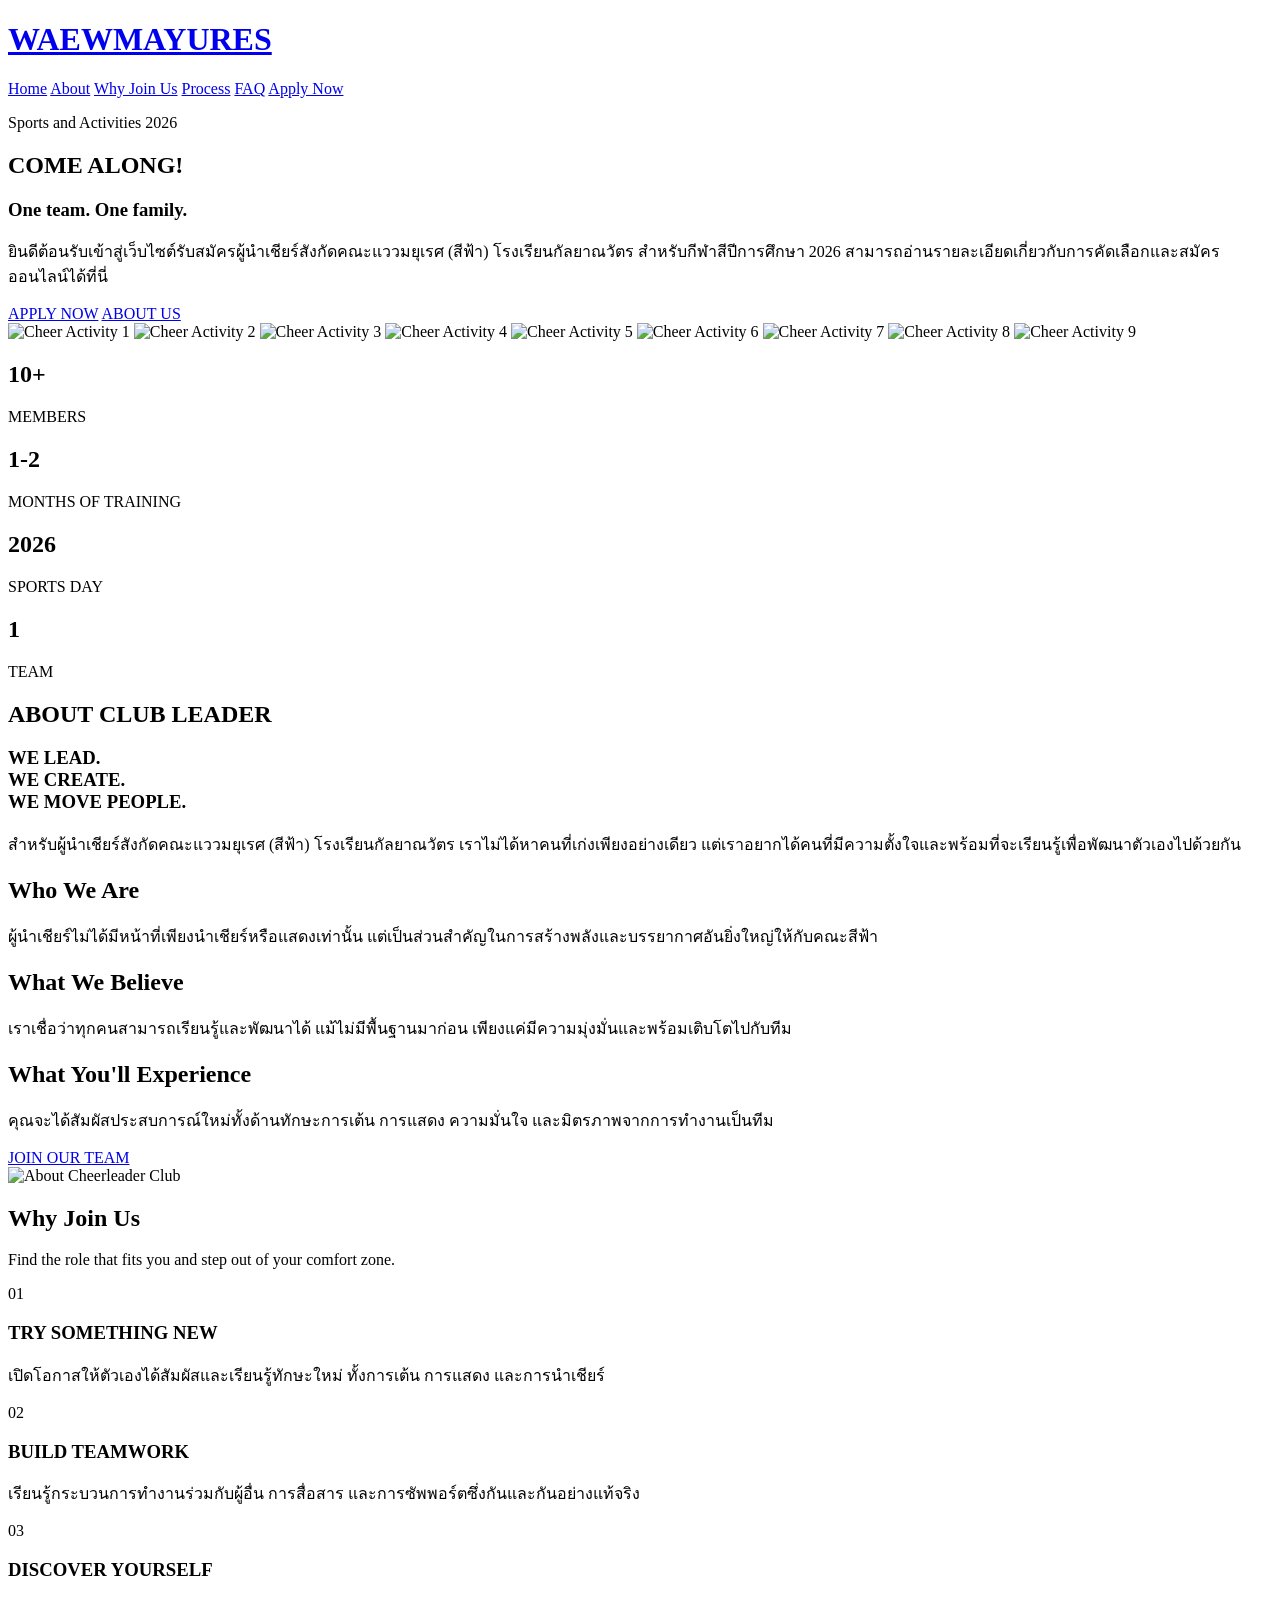
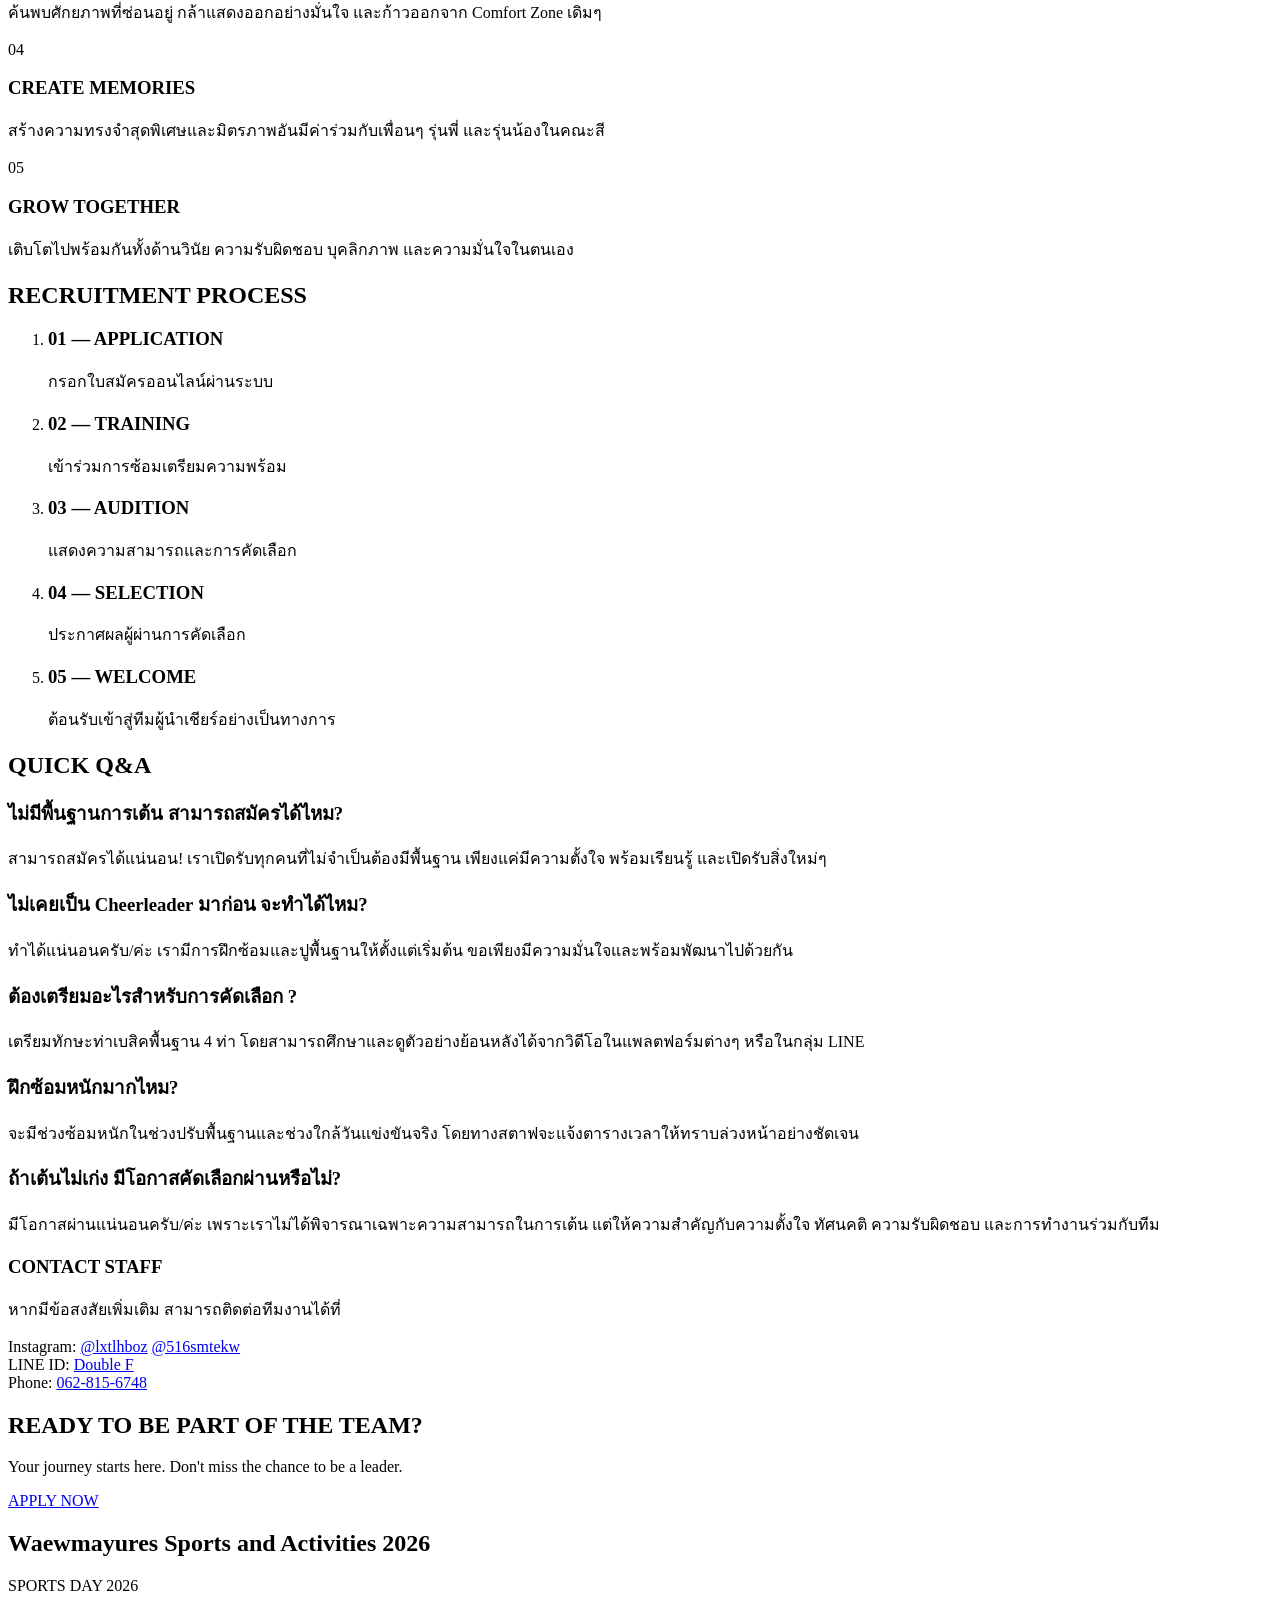
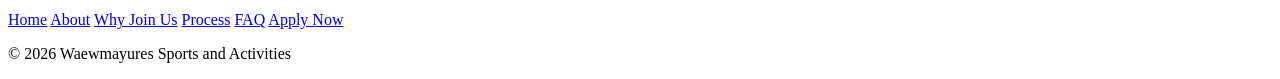
==== index.html @ 088ece02 "Add files via upload" ====
<!DOCTYPE html>
<html lang="th">

<head>
    <meta charset="UTF-8">
    <meta name="viewport" content="width=device-width, initial-scale=1.0">
    <title>WAEWMAYURES — Blue House Cheerleader 2026</title>
    <link rel="stylesheet" href="style.css">
</head>

<body>

    <!-- ================= HEADER ================= -->
   <header>
    <h1>
        <a href="index.html"><b>WAEWMAYURES</b></a>
    </h1>
    <nav>
        <a href="#home">Home</a>
        <a href="#about">About</a>
        <a href="#why-join-us">Why Join Us</a>
        <a href="#process">Process</a>
        <a href="#faq">FAQ</a>
        <a href="apply.html">Apply Now</a>
    </nav>
</header>
    <main>

        <!-- ================= HERO SECTION ================= -->
        <section id="home">
            <div class="hero-content">
                <p>Sports and Activities 2026</p>
                <h1>COME ALONG!</h1>
                <h3>One team. One family.</h3>
                <p>
                    ยินดีต้อนรับเข้าสู่เว็บไซต์รับสมัครผู้นำเชียร์สังกัดคณะแววมยุเรศ (สีฟ้า) โรงเรียนกัลยาณวัตร สำหรับกีฬาสีปีการศึกษา 2026 สามารถอ่านรายละเอียดเกี่ยวกับการคัดเลือกและสมัครออนไลน์ได้ที่นี่
                </p>
                <div class="hero-actions">
                    <a href="apply.html">APPLY NOW</a>
                    <a href="#about">ABOUT US</a>
                </div>
            </div>

            <!-- รูปภาพกิจกรรมฝั่งขวา -->
           <div id="cheer-images">
    <img src="elephant.JPG" alt="Cheer Activity 1" class="active">
    <img src="all.JPG" alt="Cheer Activity 2">
    <img src="basic.JPG" alt="Cheer Activity 3">
    <img src="king.JPG" alt="Cheer Activity 4">
    <img src="red.JPG" alt="Cheer Activity 5">
    <img src="tree.JPG" alt="Cheer Activity 6">
    <img src="view.jpg" alt="Cheer Activity 7">
    <img src="under.jpg" alt="Cheer Activity 8">
    <img src="sit.jpg" alt="Cheer Activity 9">
</div>
        </section>

        <!-- ================= QUICK STATS ================= -->
        <section id="stats">
            <div>
                <h2>10+</h2>
                <p>MEMBERS</p>
            </div>
            <div>
                <h2>1-2</h2>
                <p>MONTHS OF TRAINING</p>
            </div>
            <div>
                <h2>2026</h2>
                <p>SPORTS DAY</p>
            </div>
            <div>
                <h2>1</h2>
                <p>TEAM</p>
            </div>
        </section>

        <!-- ================= ABOUT SECTION ================= -->
        <section id="about">
            <div class="about-content">
                <h2>ABOUT CLUB LEADER</h2>
                <h3>WE LEAD.<br>WE CREATE.<br>WE MOVE PEOPLE.</h3>
                <p>
                    สำหรับผู้นำเชียร์สังกัดคณะแววมยุเรศ (สีฟ้า) โรงเรียนกัลยาณวัตร เราไม่ได้หาคนที่เก่งเพียงอย่างเดียว แต่เราอยากได้คนที่มีความตั้งใจและพร้อมที่จะเรียนรู้เพื่อพัฒนาตัวเองไปด้วยกัน
                </p>

                <div class="about-highlights">
                    <div class="highlight-item">
                        <h2>Who We Are</h2>
                        <p>ผู้นำเชียร์ไม่ได้มีหน้าที่เพียงนำเชียร์หรือแสดงเท่านั้น แต่เป็นส่วนสำคัญในการสร้างพลังและบรรยากาศอันยิ่งใหญ่ให้กับคณะสีฟ้า</p>
                    </div>
                    <div class="highlight-item">
                        <h2>What We Believe</h2>
                        <p>เราเชื่อว่าทุกคนสามารถเรียนรู้และพัฒนาได้ แม้ไม่มีพื้นฐานมาก่อน เพียงแค่มีความมุ่งมั่นและพร้อมเติบโตไปกับทีม</p>
                    </div>
                    <div class="highlight-item">
                        <h2>What You'll Experience</h2>
                        <p>คุณจะได้สัมผัสประสบการณ์ใหม่ทั้งด้านทักษะการเต้น การแสดง ความมั่นใจ และมิตรภาพจากการทำงานเป็นทีม</p>
                    </div>
                </div>

                <a href="apply.html">JOIN OUR TEAM</a>
            </div>

            <div id="about-image">
                <img src="view.jpg" alt="About Cheerleader Club">
            </div>
        </section>

        <!-- ================= WHY JOIN US ================= -->
        <section id="why-join-us">
            <h2>Why Join Us</h2>
            <p>Find the role that fits you and step out of your comfort zone.</p>

            <div class="cards-grid">
                <article>
                    <p>01</p>
                    <h3>TRY SOMETHING NEW</h3>
                    <p>เปิดโอกาสให้ตัวเองได้สัมผัสและเรียนรู้ทักษะใหม่ ทั้งการเต้น การแสดง และการนำเชียร์</p>
                </article>

                <article>
                    <p>02</p>
                    <h3>BUILD TEAMWORK</h3>
                    <p>เรียนรู้กระบวนการทำงานร่วมกับผู้อื่น การสื่อสาร และการซัพพอร์ตซึ่งกันและกันอย่างแท้จริง</p>
                </article>

                <article>
                    <p>03</p>
                    <h3>DISCOVER YOURSELF</h3>
                    <p>ค้นพบศักยภาพที่ซ่อนอยู่ กล้าแสดงออกอย่างมั่นใจ และก้าวออกจาก Comfort Zone เดิมๆ</p>
                </article>

                <article>
                    <p>04</p>

                    <h3>CREATE MEMORIES</h3>
                    <p>สร้างความทรงจำสุดพิเศษและมิตรภาพอันมีค่าร่วมกับเพื่อนๆ รุ่นพี่ และรุ่นน้องในคณะสี</p>
                </article>

                <article>
                    <p>05</p>
                    <h3>GROW TOGETHER</h3>
                    <p>เติบโตไปพร้อมกันทั้งด้านวินัย ความรับผิดชอบ บุคลิกภาพ และความมั่นใจในตนเอง</p>
                </article>
            </div>
        </section>

        <!-- ================= RECRUITMENT PROCESS ================= -->
        <section id="process">
            <h2>RECRUITMENT PROCESS</h2>
            <ol>
                <li>
                    <h3>01 — APPLICATION</h3>
                    <p>กรอกใบสมัครออนไลน์ผ่านระบบ</p>
                </li>
                <li>
                    <h3>02 — TRAINING</h3>
                    <p>เข้าร่วมการซ้อมเตรียมความพร้อม</p>
                </li>
                <li>
                    <h3>03 — AUDITION</h3>
                    <p>แสดงความสามารถและการคัดเลือก</p>
                </li>
                <li>
                    <h3>04 — SELECTION</h3>
                    <p>ประกาศผลผู้ผ่านการคัดเลือก</p>
                </li>
                <li>
                    <h3>05 — WELCOME</h3>
                    <p>ต้อนรับเข้าสู่ทีมผู้นำเชียร์อย่างเป็นทางการ</p>
                </li>
            </ol>
        </section>

        <!-- ================= FAQ ================= -->
        <section id="faq">
            <h2>QUICK Q&A</h2>

            <article>
                <h3>ไม่มีพื้นฐานการเต้น สามารถสมัครได้ไหม?</h3>
                <p>สามารถสมัครได้แน่นอน! เราเปิดรับทุกคนที่ไม่จำเป็นต้องมีพื้นฐาน เพียงแค่มีความตั้งใจ พร้อมเรียนรู้ และเปิดรับสิ่งใหม่ๆ</p>
            </article>

            <article>
                <h3>ไม่เคยเป็น Cheerleader มาก่อน จะทำได้ไหม?</h3>
                <p>ทำได้แน่นอนครับ/ค่ะ เรามีการฝึกซ้อมและปูพื้นฐานให้ตั้งแต่เริ่มต้น ขอเพียงมีความมั่นใจและพร้อมพัฒนาไปด้วยกัน</p>
            </article>

            <article>
                <h3>ต้องเตรียมอะไรสำหรับการคัดเลือก ?</h3>
                <p>เตรียมทักษะท่าเบสิคพื้นฐาน 4 ท่า โดยสามารถศึกษาและดูตัวอย่างย้อนหลังได้จากวิดีโอในแพลตฟอร์มต่างๆ หรือในกลุ่ม LINE</p>
            </article>

            <article>
                <h3>ฝึกซ้อมหนักมากไหม?</h3>
                <p>จะมีช่วงซ้อมหนักในช่วงปรับพื้นฐานและช่วงใกล้วันแข่งขันจริง โดยทางสตาฟจะแจ้งตารางเวลาให้ทราบล่วงหน้าอย่างชัดเจน</p>
            </article>

            <article>
                <h3>ถ้าเต้นไม่เก่ง มีโอกาสคัดเลือกผ่านหรือไม่?</h3>
                <p>มีโอกาสผ่านแน่นอนครับ/ค่ะ เพราะเราไม่ได้พิจารณาเฉพาะความสามารถในการเต้น แต่ให้ความสำคัญกับความตั้งใจ ทัศนคติ ความรับผิดชอบ และการทำงานร่วมกับทีม</p>
            </article>
        </section>

        <!-- ================= CONTACT ================= -->
        <!-- ================= CONTACT ================= -->
<div id="contact">
    <h3>CONTACT STAFF</h3>
    <p>หากมีข้อสงสัยเพิ่มเติม สามารถติดต่อทีมงานได้ที่</p>

    <div class="contact-links">
        <div class="contact-item">
            <span>Instagram:</span>
            <a href="https://www.instagram.com/lxtlhboz?igsh=cW1wZTI3dnY0bHo3" target="_blank" rel="noopener">@lxtlhboz</a>
            <a href="https://www.instagram.com/516smtekw?igsh=MWQzcm52Y3Y3YXd0Yw==" target="_blank" rel="noopener">@516smtekw</a>
        </div>
        <div class="contact-item">
            <span>LINE ID:</span>
            <a href="https://line.me/ti/p/U1JU5X71H4" target="_blank" rel="noopener">Double F</a>
        </div>
        <div class="contact-item">
            <span>Phone:</span>
            <a href="tel:0628156748">062-815-6748</a>
        </div>
    </div>
</div>
        <!-- ================= FINAL CTA ================= -->
        <section id="apply">
            <h2>READY TO BE PART OF THE TEAM?</h2>
            <p>Your journey starts here. Don't miss the chance to be a leader.</p>
            <a href="apply.html" class="btn-primary">APPLY NOW</a>
        </section>

    </main>

    <!-- ================= FOOTER ================= -->
    <footer>
        <h2>Waewmayures Sports and Activities 2026</h2>
        <p>SPORTS DAY 2026</p>

        <nav>
            <a href="#home">Home</a>
            <a href="#about">About</a>
            <a href="#why-join-us">Why Join Us</a>
            <a href="#process">Process</a>
            <a href="#faq">FAQ</a>
            <a href="apply.html">Apply Now</a>
        </nav>

        <p class="copyright">© 2026 Waewmayures Sports and Activities</p>
    </footer>

    <script src="script.js"></script>
</body>

</html>
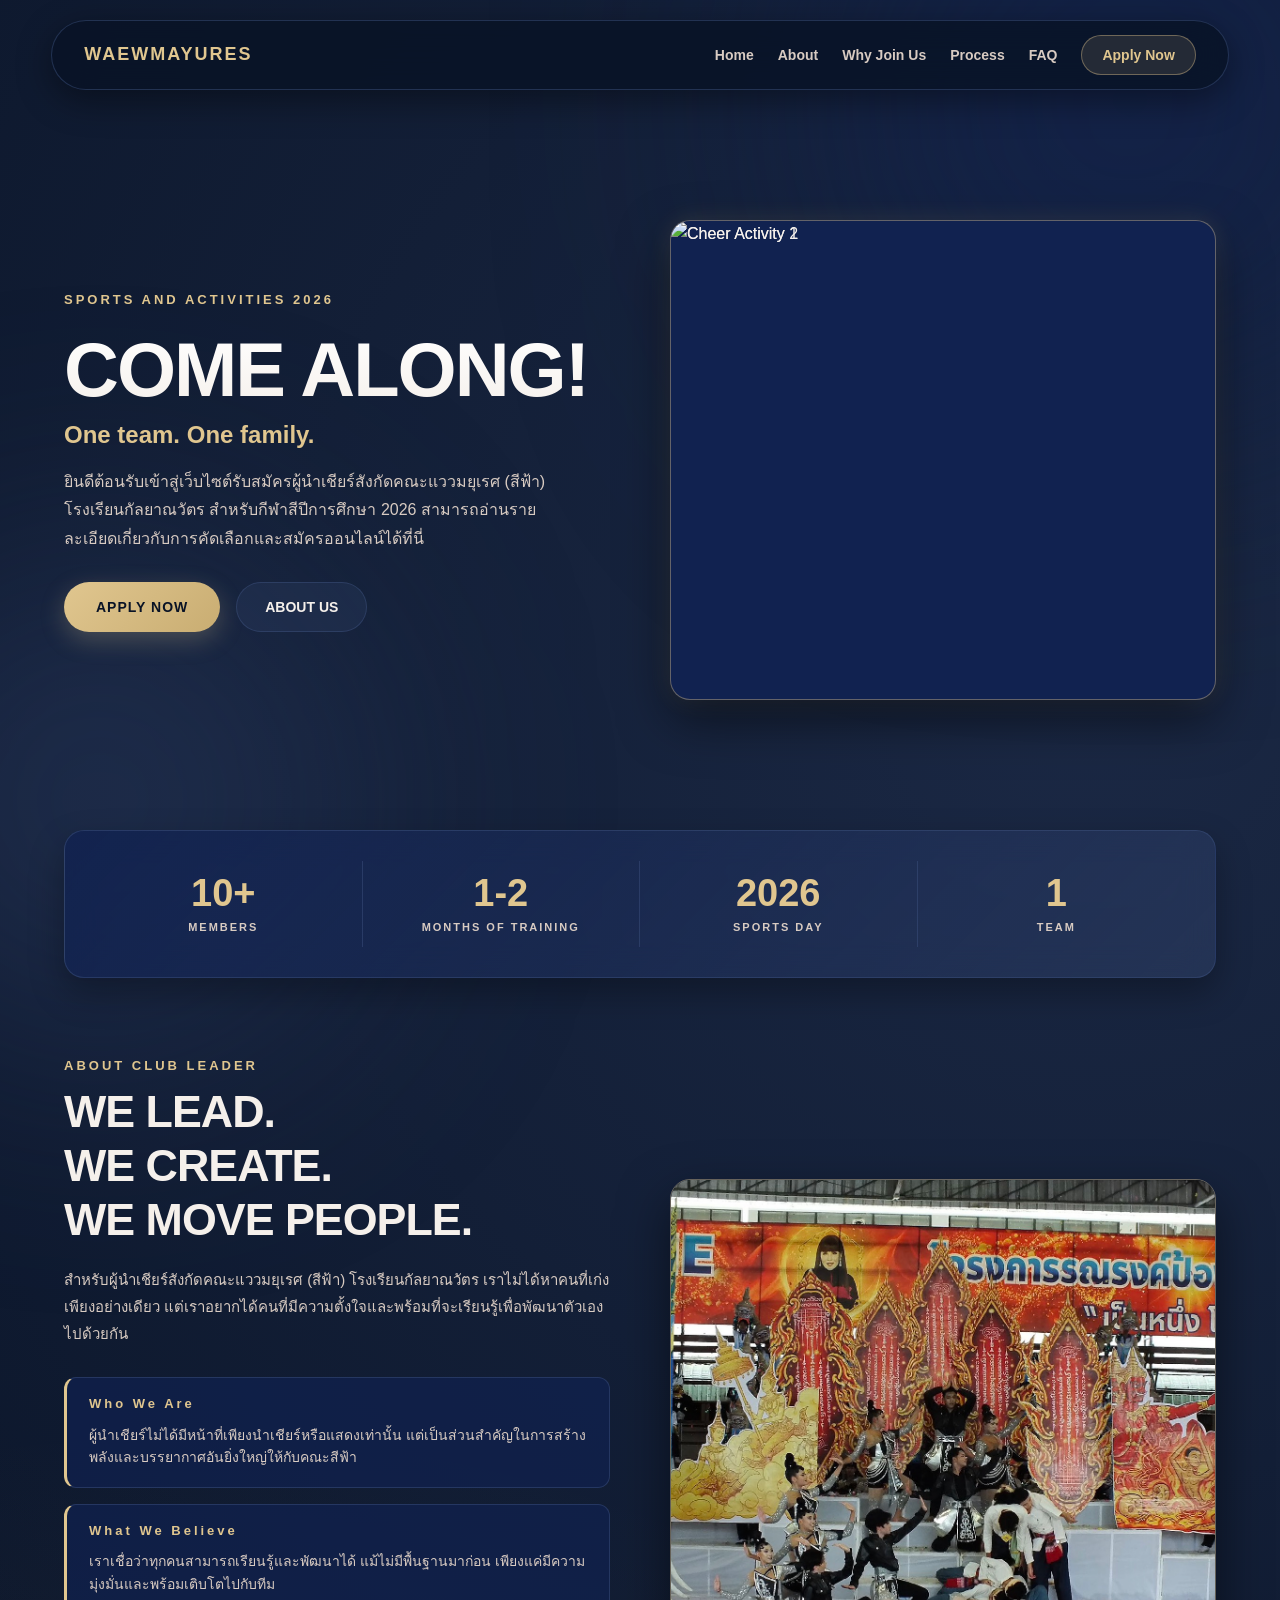
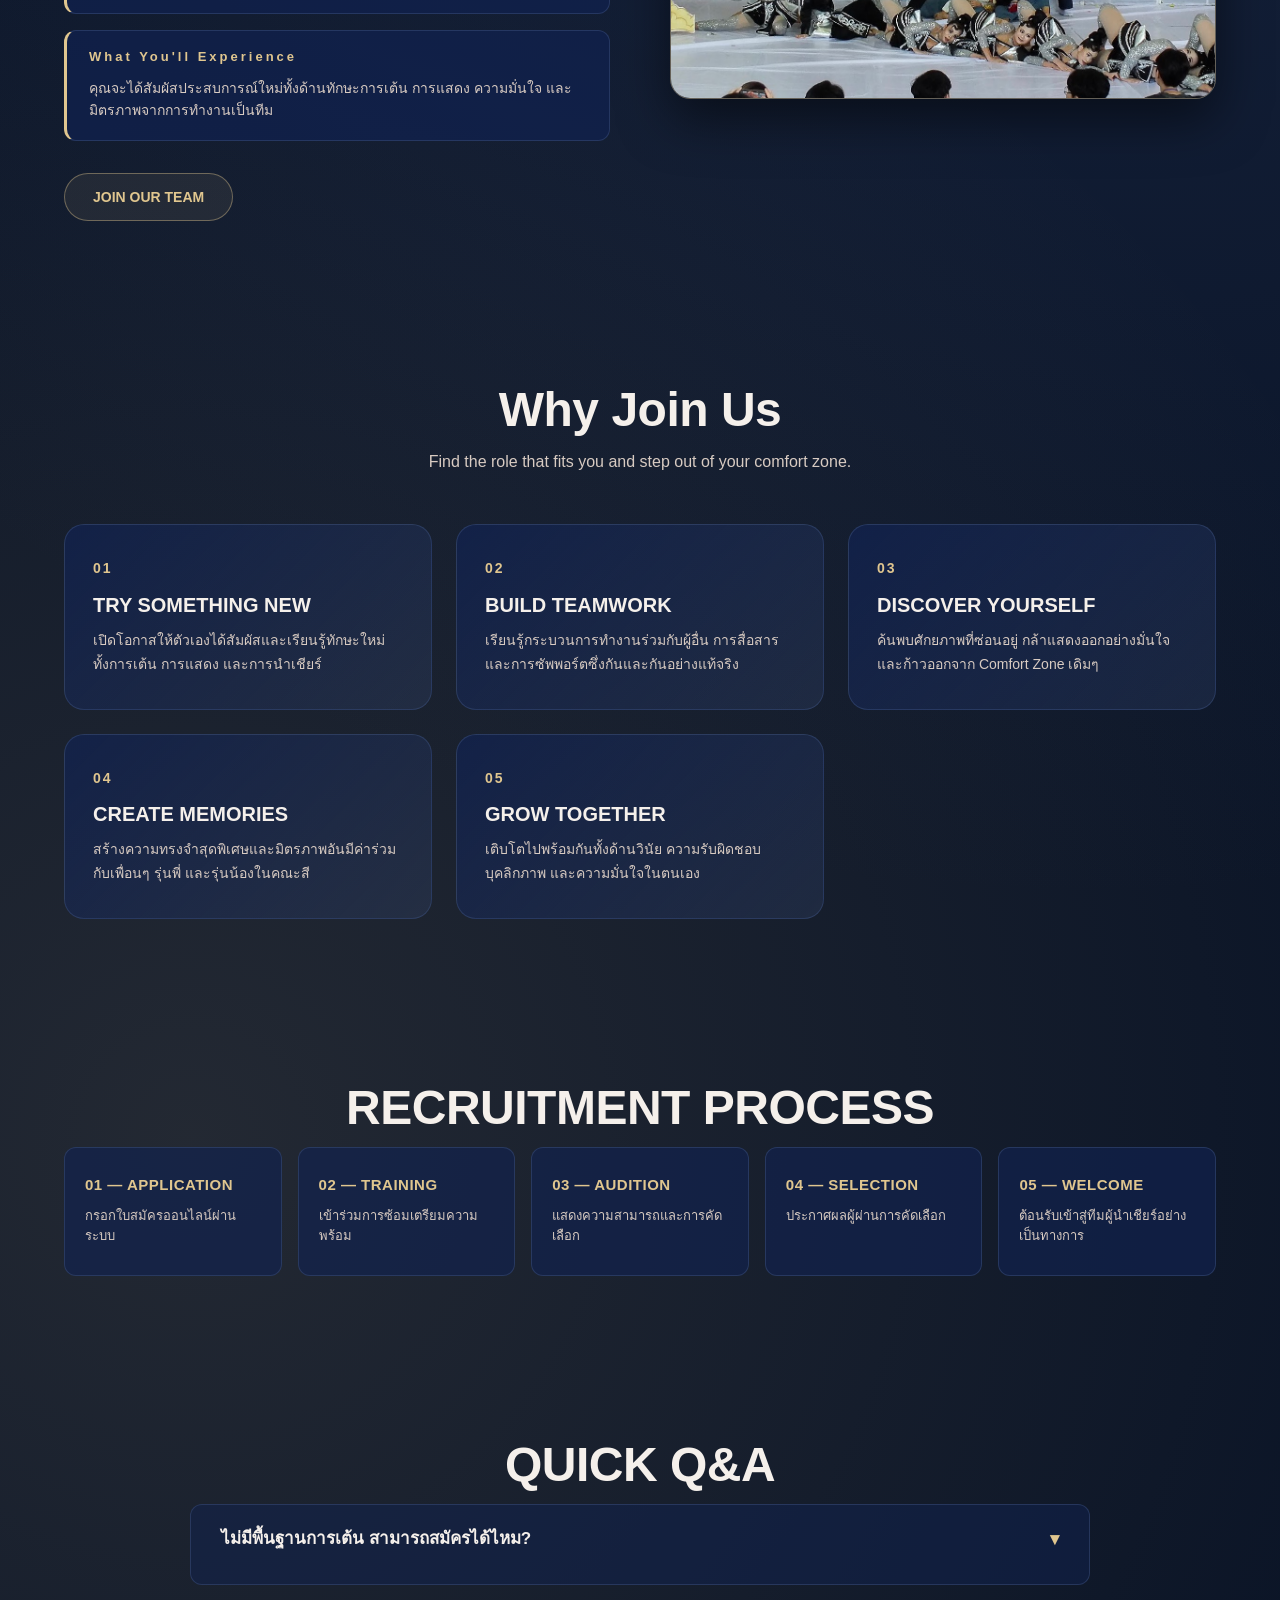
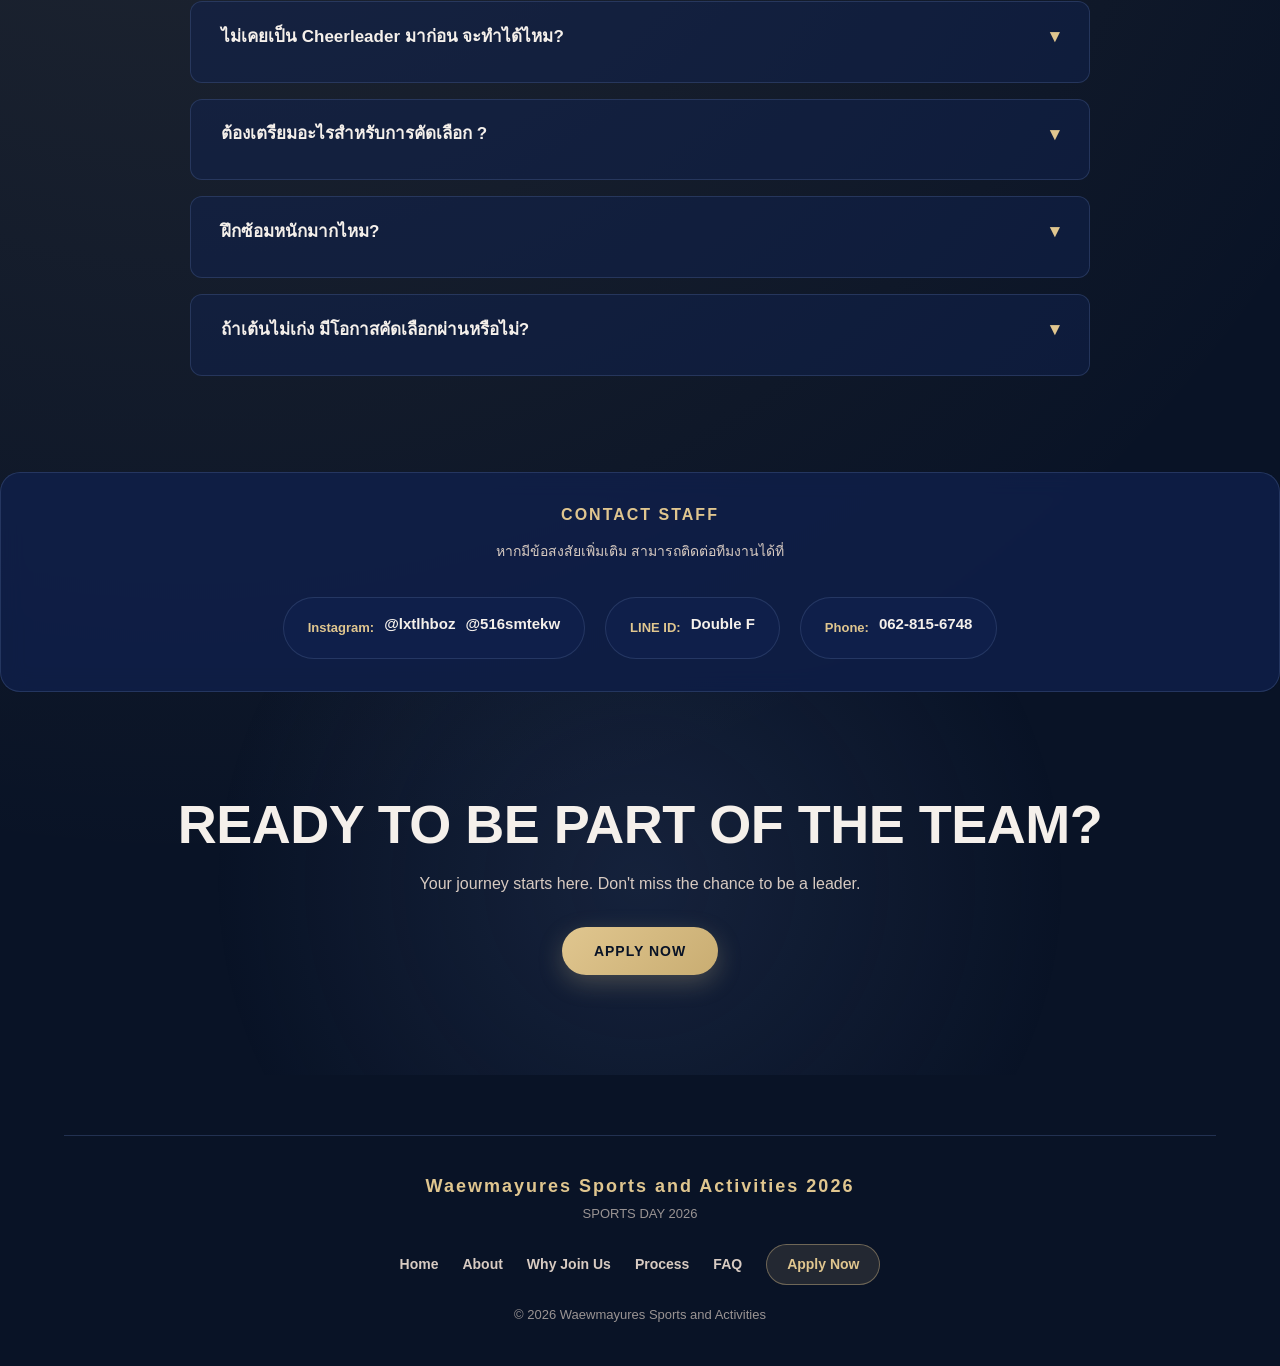
==== commit 3ce34b84: "Update แก้ไขโค้ดเพื่อปิดรับสมัคร" ====
--- a/index.html
+++ b/index.html
@@ -6,6 +6,7 @@
     <meta name="viewport" content="width=device-width, initial-scale=1.0">
     <title>WAEWMAYURES — Blue House Cheerleader 2026</title>
     <link rel="stylesheet" href="style.css">
+    
 </head>
 
 <body>
@@ -252,6 +253,16 @@
     </footer>
 
     <script src="script.js"></script>
+    <!-- ================= SCRIPT FOR EXPIRATION CONTROL (ADDED) ================= -->
+    <script>
+        document.addEventListener("DOMContentLoaded", function () {
+            // ดึงปุ่ม Apply Now ทั้งหมดในหน้า index.html แล้วเติม id="register-link" ให้อัตโนมัติ
+            const applyButtons = document.querySelectorAll('a[href="apply.html"]');
+            applyButtons.forEach(btn => {
+                btn.id = "register-link";
+            });
+        });
+    </script>
 </body>
 
 </html>
--- a/style.css
+++ b/style.css
@@ -0,0 +1,1459 @@
+/* =========================================================
+   WAEWMAYURES — BLUE HOUSE CHEERLEADER 2026
+   Theme Color Palette:
+   - Sapphire : #3C507D
+   - Royal    : #112250
+   - Gold     : #E0C68F
+   - Swan     : #F5F0EB
+   - Shell    : #D8CBC2
+   - Dark BG  : #091326
+   ========================================================= */
+
+/* =========================================================
+01. RESET & VARIABLES
+========================================================= */
+/* ป้องกันปัญหาสกอร์ลบาร์แนวนอนโผล่บนจอขนาดเล็ก */
+html, body {
+    max-width: 100vw;
+    overflow-x: hidden;
+}
+
+/* ล็อค Media ทั้งหมดให้ปรับขนาดตาม Container เสมอ */
+img, video, iframe, svg {
+    max-width: 100%;
+    height: auto;
+}
+
+/* =========================================================
+   ADDITIONAL RESPONSIVE BREAKPOINTS
+   ========================================================= */
+
+/* รองรับ จอแท็บเล็ต / จอคอมพิวเตอร์ขนาดเล็ก (1024px) */
+@media (max-width: 1024px) {
+    section {
+        width: 92%;
+        padding: 60px 0;
+    }
+    
+    header {
+        width: 95%;
+        padding: 12px 24px;
+    }
+}
+
+/* รองรับ มือถือหน้าจอเล็กพิเศษ (ต่ำกว่า 480px) */
+@media (max-width: 480px) {
+    header h1 {
+        font-size: 16px;
+    }
+    
+    nav a {
+        font-size: 12px;
+    }
+
+    #application fieldset {
+        padding: 20px 14px;
+    }
+
+    #submit-area button,
+    .btn-primary {
+        width: 100%;
+        padding: 14px 20px;
+    }
+}
+:root {
+    --bg-dark: #091326;
+    --bg-royal: #112250;
+    --bg-card: rgba(17, 34, 80, 0.65);
+    --bg-card-hover: rgba(26, 48, 108, 0.75);
+
+    --color-sapphire: #3C507D;
+    --color-gold: #E0C68F;
+    --color-gold-hover: #f3dfb4;
+    --color-swan: #F5F0EB;
+    --color-shell: #D8CBC2;
+
+    --border-glow: rgba(224, 198, 143, 0.35);
+    --border-light: rgba(60, 80, 125, 0.45);
+
+    --radius-lg: 20px;
+    --radius-md: 14px;
+    --radius-pill: 999px;
+
+    --shadow-main: 0 20px 50px rgba(0, 0, 0, 0.5);
+    --shadow-glow: 0 0 25px rgba(224, 198, 143, 0.15);
+}
+
+* {
+    margin: 0;
+    padding: 0;
+    box-sizing: border-box;
+}
+
+html {
+    scroll-behavior: smooth;
+}
+
+body {
+    font-family: 'SF Pro Display', -apple-system, BlinkMacSystemFont, 'Segoe UI', Roboto, 'Kanit', sans-serif;
+    background:
+        radial-gradient(circle at 85% 15%, rgba(60, 80, 125, 0.35), transparent 45%),
+        radial-gradient(circle at 15% 60%, rgba(224, 198, 143, 0.12), transparent 45%),
+        var(--bg-dark);
+    color: var(--color-swan);
+    line-height: 1.6;
+    overflow-x: hidden;
+}
+
+/* Background Glowing Orbs */
+body::before,
+body::after {
+    content: "";
+    position: fixed;
+    border-radius: 50%;
+    pointer-events: none;
+    z-index: -1;
+}
+
+body::before {
+    width: 600px;
+    height: 600px;
+    top: -200px;
+    right: -150px;
+    background: rgba(17, 34, 80, 0.65);
+    filter: blur(140px);
+}
+
+body::after {
+    width: 500px;
+    height: 500px;
+    bottom: -150px;
+    left: -150px;
+    background: rgba(60, 80, 125, 0.3);
+    filter: blur(130px);
+}
+
+/* =========================================================
+02. GLOBAL TYPOGRAPHY & ELEMENTS
+========================================================= */
+
+a {
+    color: inherit;
+    text-decoration: none;
+    transition: all 0.3s ease;
+}
+
+section {
+    width: min(1200px, 90%);
+    margin: 0 auto;
+    padding: 100px 0;
+}
+
+h1, h2, h3 {
+    line-height: 1.2;
+    color: var(--color-swan);
+    font-weight: 800;
+}
+
+p {
+    color: var(--color-shell);
+    font-size: 15px;
+}
+
+img {
+    max-width: 100%;
+    display: block;
+}
+
+/* Buttons */
+.btn-primary, #home .hero-actions a:first-of-type {
+    display: inline-flex;
+    align-items: center;
+    justify-content: center;
+    padding: 13px 32px;
+    background: linear-gradient(135deg, var(--color-gold), #c9ad72);
+    color: var(--bg-dark);
+    font-weight: 700;
+    font-size: 14px;
+    letter-spacing: 1px;
+    border-radius: var(--radius-pill);
+    box-shadow: 0 8px 25px rgba(224, 198, 143, 0.25);
+    transition: transform 0.3s ease, box-shadow 0.3s ease;
+}
+
+.btn-primary:hover, #home .hero-actions a:first-of-type:hover {
+    transform: translateY(-3px);
+    box-shadow: 0 12px 30px rgba(224, 198, 143, 0.4);
+}
+
+/* Section Header Utility */
+section > h2:first-child {
+    font-size: clamp(32px, 4vw, 48px);
+    color: var(--color-swan);
+    text-align: center;
+    margin-bottom: 10px;
+    letter-spacing: -0.5px;
+}
+
+section > p:nth-child(2) {
+    text-align: center;
+    max-width: 600px;
+    margin: 0 auto 50px auto;
+    color: var(--color-shell);
+    font-size: 16px;
+}
+
+/* =========================================================
+03. HEADER & NAVIGATION
+========================================================= */
+
+header {
+    width: min(1200px, 92%);
+    margin: 20px auto;
+    padding: 14px 32px;
+    display: flex;
+    align-items: center;
+    justify-content: space-between;
+    position: sticky;
+    top: 20px;
+    z-index: 1000;
+    background: rgba(9, 19, 38, 0.75);
+    backdrop-filter: blur(20px);
+    -webkit-backdrop-filter: blur(20px);
+    border: 1px solid var(--border-light);
+    border-radius: var(--radius-pill);
+    box-shadow: 0 10px 35px rgba(0, 0, 0, 0.4);
+}
+
+header h1 {
+    font-size: 18px;
+    letter-spacing: 2px;
+}
+
+header h1 b {
+    color: var(--color-gold);
+}
+
+nav {
+    display: flex;
+    align-items: center;
+    gap: 24px;
+}
+
+nav a {
+    color: var(--color-shell);
+    font-size: 14px;
+    font-weight: 600;
+    position: relative;
+}
+
+nav a:hover {
+    color: var(--color-gold);
+}
+
+nav a[href$="apply.html"] {
+    padding: 8px 20px;
+    background: rgba(224, 198, 143, 0.12);
+    border: 1px solid var(--border-glow);
+    border-radius: var(--radius-pill);
+    color: var(--color-gold);
+}
+
+nav a[href$="apply.html"]:hover {
+    background: var(--color-gold);
+    color: var(--bg-dark);
+}
+
+/* =========================================================
+04. HERO SECTION
+========================================================= */
+
+#home {
+    min-height: 80vh;
+    display: grid;
+    grid-template-columns: 1fr 1fr;
+    align-items: center;
+    gap: 60px;
+    padding-top: 60px;
+}
+
+.hero-content {
+    display: flex;
+    flex-direction: column;
+    align-items: flex-start;
+}
+
+.hero-content > p:first-child {
+    color: var(--color-gold);
+    font-size: 13px;
+    font-weight: 700;
+    letter-spacing: 3px;
+    text-transform: uppercase;
+    margin-bottom: 12px;
+}
+
+.hero-content h1 {
+    font-size: clamp(48px, 6vw, 76px);
+    font-weight: 900;
+    letter-spacing: -2px;
+    margin-bottom: 6px;
+    background: linear-gradient(180deg, #FFFFFF 0%, var(--color-swan) 100%);
+    -webkit-background-clip: text;
+    background-clip: text;      
+    -webkit-text-fill-color: transparent;
+    color: transparent;
+}
+
+.hero-content h3 {
+    font-size: 24px;
+    color: var(--color-gold);
+    font-weight: 600;
+    margin-bottom: 18px;
+}
+
+.hero-content p {
+    font-size: 16px;
+    line-height: 1.8;
+    margin-bottom: 28px;
+    max-width: 520px;
+}
+
+.hero-actions {
+    display: flex;
+    gap: 16px;
+}
+
+.hero-actions a:last-child {
+    display: inline-flex;
+    align-items: center;
+    justify-content: center;
+    padding: 13px 28px;
+    background: rgba(60, 80, 125, 0.2);
+    border: 1px solid var(--border-light);
+    border-radius: var(--radius-pill);
+    color: var(--color-swan);
+    font-size: 14px;
+    font-weight: 600;
+}
+
+.hero-actions a:last-child:hover {
+    background: rgba(60, 80, 125, 0.4);
+    border-color: var(--color-gold);
+}
+
+/* Hero Images Slideshow Box */
+#cheer-images {
+    position: relative;
+    width: 100%;
+    height: 480px;
+    border-radius: var(--radius-lg);
+    border: 1px solid var(--border-glow);
+    background: var(--bg-royal);
+    box-shadow: var(--shadow-main), var(--shadow-glow);
+    overflow: hidden;
+}
+
+#cheer-images img {
+    position: absolute;
+    inset: 0;
+    width: 100%;
+    height: 100%;
+    object-fit: cover;
+    opacity: 0;
+    transition: opacity 0.8s ease, transform 1.2s ease;
+}
+
+#cheer-images img.active,
+#cheer-images img:first-child {
+    opacity: 1;
+}
+
+#cheer-images:hover img {
+    transform: scale(1.03);
+}
+
+/* =========================================================
+05. STATS SECTION
+========================================================= */
+
+#stats {
+    display: grid;
+    grid-template-columns: repeat(4, 1fr);
+    gap: 0;
+    padding: 30px 20px;
+    background: linear-gradient(135deg, rgba(17, 34, 80, 0.85), rgba(60, 80, 125, 0.35));
+    border: 1px solid var(--border-light);
+    border-radius: var(--radius-lg);
+    backdrop-filter: blur(16px);
+    box-shadow: 0 15px 35px rgba(0, 0, 0, 0.3);
+}
+
+#stats > div {
+    padding: 10px 20px;
+    text-align: center;
+    border-right: 1px solid var(--border-light);
+}
+
+#stats > div:last-child {
+    border-right: none;
+}
+
+#stats h2 {
+    font-size: 38px;
+    color: var(--color-gold);
+    font-weight: 800;
+    margin-bottom: 2px;
+}
+
+#stats p {
+    font-size: 11px;
+    letter-spacing: 2px;
+    font-weight: 700;
+    color: var(--color-shell);
+}
+
+/* =========================================================
+06. ABOUT SECTION
+========================================================= */
+
+#about {
+    display: grid;
+    grid-template-columns: 1fr 1fr;
+    gap: 60px;
+    align-items: center;
+}
+
+.about-content h2:first-of-type {
+    color: var(--color-gold);
+    font-size: 13px;
+    letter-spacing: 3px;
+    font-weight: 700;
+    margin-bottom: 12px;
+}
+
+.about-content h3 {
+    font-size: clamp(32px, 3.5vw, 48px);
+    margin-bottom: 20px;
+    letter-spacing: -1px;
+}
+
+.about-content > p {
+    font-size: 15px;
+    line-height: 1.8;
+    margin-bottom: 30px;
+}
+
+.about-highlights {
+    display: flex;
+    flex-direction: column;
+    gap: 16px;
+    margin-bottom: 32px;
+}
+
+.highlight-item {
+    padding: 18px 22px;
+    background: var(--bg-card);
+    border: 1px solid var(--border-light);
+    border-left: 3px solid var(--color-gold);
+    border-radius: var(--radius-md);
+    transition: transform 0.3s ease;
+}
+
+.highlight-item:hover {
+    transform: translateX(5px);
+    background: var(--bg-card-hover);
+}
+
+.highlight-item h2 {
+    font-size: 16px;
+    color: var(--color-gold);
+    margin-bottom: 6px;
+}
+
+.highlight-item p {
+    font-size: 14px;
+    line-height: 1.6;
+}
+
+.about-content a {
+    display: inline-flex;
+    padding: 12px 28px;
+    border: 1px solid var(--border-glow);
+    border-radius: var(--radius-pill);
+    color: var(--color-gold);
+    background: rgba(224, 198, 143, 0.08);
+    font-weight: 700;
+    font-size: 14px;
+}
+
+.about-content a:hover {
+    background: var(--color-gold);
+    color: var(--bg-dark);
+}
+
+#about-image {
+    width: 100%;
+    height: 520px;
+    border-radius: var(--radius-lg);
+    border: 1px solid var(--border-glow);
+    overflow: hidden;
+    box-shadow: var(--shadow-main);
+}
+
+#about-image img {
+    width: 100%;
+    height: 100%;
+    object-fit: cover;
+    transition: transform 0.6s ease;
+}
+
+#about-image:hover img {
+    transform: scale(1.05);
+}
+
+/* =========================================================
+07. WHY JOIN US SECTION
+========================================================= */
+
+.cards-grid {
+    display: grid;
+    grid-template-columns: repeat(3, 1fr);
+    gap: 24px;
+}
+
+.cards-grid article {
+    position: relative;
+    padding: 32px 28px;
+    background: linear-gradient(135deg, rgba(17, 34, 80, 0.75), rgba(60, 80, 125, 0.25));
+    border: 1px solid var(--border-light);
+    border-radius: var(--radius-lg);
+    transition: transform 0.3s ease, border-color 0.3s ease, box-shadow 0.3s ease;
+}
+
+.cards-grid article:hover {
+    transform: translateY(-6px);
+    border-color: var(--border-glow);
+    box-shadow: 0 15px 35px rgba(0, 0, 0, 0.4);
+}
+
+.cards-grid article > p:first-child {
+    font-size: 14px;
+    font-weight: 800;
+    color: var(--color-gold);
+    letter-spacing: 2px;
+    margin-bottom: 12px;
+}
+
+.cards-grid article h3 {
+    font-size: 20px;
+    margin-bottom: 12px;
+    color: var(--color-swan);
+}
+
+.cards-grid article p {
+    font-size: 14px;
+    line-height: 1.7;
+}
+
+/* =========================================================
+08. PROCESS SECTION
+========================================================= */
+
+#process ol {
+    list-style: none;
+    display: grid;
+    grid-template-columns: repeat(5, 1fr);
+    gap: 16px;
+}
+
+#process li {
+    padding: 28px 20px;
+    background: rgba(17, 34, 80, 0.65);
+    border: 1px solid var(--border-light);
+    border-radius: var(--radius-md);
+    transition: border-color 0.3s ease, transform 0.3s ease;
+}
+
+#process li:hover {
+    border-color: var(--color-gold);
+    transform: translateY(-4px);
+}
+
+#process li h3 {
+    color: var(--color-gold);
+    font-size: 15px;
+    margin-bottom: 12px;
+    letter-spacing: 0.5px;
+}
+
+#process li p {
+    font-size: 13px;
+    line-height: 1.6;
+}
+
+/* =========================================================
+09. FAQ SECTION
+========================================================= */
+
+#faq {
+    max-width: 900px;
+}
+
+#faq article {
+    margin-bottom: 16px;
+    padding: 24px 30px;
+    background: rgba(17, 34, 80, 0.5);
+    border: 1px solid var(--border-light);
+    border-radius: var(--radius-md);
+    transition: background 0.3s ease;
+}
+
+#faq article:hover {
+    background: rgba(17, 34, 80, 0.8);
+    border-color: var(--border-glow);
+}
+
+#faq article h3 {
+    color: var(--color-swan);
+    font-size: 17px;
+    margin-bottom: 10px;
+}
+
+#faq article p {
+    font-size: 14px;
+    line-height: 1.8;
+}
+
+/* =========================================================
+10. CONTACT SECTION
+========================================================= */
+
+#contact {
+    text-align: center;
+}
+
+.contact-links {
+    display: flex;
+    justify-content: center;
+    flex-wrap: wrap;
+    gap: 20px;
+    margin-top: 35px;
+}
+
+.contact-item {
+    display: flex;
+    align-items: center;
+    gap: 10px;
+    padding: 14px 24px;
+    background: rgba(17, 34, 80, 0.6);
+    border: 1px solid var(--border-light);
+    border-radius: var(--radius-pill);
+}
+
+.contact-item span {
+    font-size: 13px;
+    font-weight: 700;
+    color: var(--color-gold);
+}
+
+.contact-item a {
+    color: var(--color-swan);
+    font-weight: 600;
+    font-size: 14px;
+}
+
+.contact-item a:hover {
+    color: var(--color-gold);
+}
+
+/* =========================================================
+11. FINAL CTA & FOOTER
+========================================================= */
+
+#apply {
+    text-align: center;
+    padding: 100px 20px;
+    background: radial-gradient(circle at center, rgba(60, 80, 125, 0.25), transparent 70%);
+}
+
+#apply h2 {
+    font-size: clamp(32px, 5vw, 54px);
+    margin-bottom: 14px;
+}
+
+#apply p {
+    font-size: 16px;
+    margin-bottom: 30px;
+}
+
+footer {
+    width: min(1200px, 90%);
+    margin: 0 auto;
+    padding: 40px 0;
+    border-top: 1px solid var(--border-light);
+    text-align: center;
+}
+
+footer h2 {
+    color: var(--color-gold);
+    font-size: 18px;
+    letter-spacing: 2px;
+    margin-bottom: 6px;
+}
+
+footer nav {
+    justify-content: center;
+    flex-wrap: wrap;
+    margin: 20px 0;
+}
+
+footer .copyright {
+    font-size: 13px;
+    color: var(--color-shell);
+    opacity: 0.7;
+}
+
+/* =========================================================
+12. RESPONSIVE DESIGN
+========================================================= */
+
+@media (max-width: 992px) {
+    #home, #about {
+        grid-template-columns: 1fr;
+        gap: 40px;
+        text-align: center;
+    }
+
+    .hero-content, #about .about-content {
+        align-items: center;
+    }
+
+    .hero-content p, .about-content > p {
+        margin-left: auto;
+        margin-right: auto;
+    }
+
+    #cheer-images, #about-image {
+        height: 380px;
+    }
+
+    .cards-grid {
+        grid-template-columns: repeat(2, 1fr);
+    }
+
+    #process ol {
+        grid-template-columns: repeat(2, 1fr);
+    }
+}
+
+@media (max-width: 768px) {
+    header {
+        flex-direction: column;
+        gap: 12px;
+        padding: 16px;
+        border-radius: var(--radius-md);
+    }
+
+    nav {
+        flex-wrap: wrap;
+        justify-content: center;
+        gap: 14px;
+    }
+
+    #stats {
+        grid-template-columns: repeat(2, 1fr);
+        gap: 20px;
+    }
+
+    #stats > div {
+        border-right: none;
+        border-bottom: 1px solid var(--border-light);
+        padding-bottom: 15px;
+    }
+
+    #stats > div:nth-last-child(-n+2) {
+        border-bottom: none;
+    }
+
+    .cards-grid {
+        grid-template-columns: 1fr;
+    }
+
+    #process ol {
+        grid-template-columns: 1fr;
+    }
+
+    .contact-links {
+        flex-direction: column;
+        align-items: center;
+    }
+}
+
+/* =========================================================
+   WAEWMAYURES — BLUE HOUSE CHEERLEADER 2026
+   Theme Color Palette:
+   - Sapphire : #3C507D
+   - Royal    : #112250
+   - Gold     : #E0C68F
+   - Swan     : #F5F0EB
+   - Shell    : #D8CBC2
+   - Dark BG  : #091326
+   ========================================================= */
+
+/* =========================================================
+01. RESET & VARIABLES
+========================================================= */
+
+:root {
+    --bg-dark: #091326;
+    --bg-royal: #112250;
+    --bg-card: rgba(17, 34, 80, 0.7);
+    --bg-card-hover: rgba(26, 48, 108, 0.85);
+
+    --color-sapphire: #3C507D;
+    --color-gold: #E0C68F;
+    --color-gold-hover: #f3dfb4;
+    --color-swan: #F5F0EB;
+    --color-shell: #D8CBC2;
+
+    --border-glow: rgba(224, 198, 143, 0.4);
+    --border-light: rgba(60, 80, 125, 0.5);
+
+    --radius-lg: 20px;
+    --radius-md: 12px;
+    --radius-pill: 999px;
+
+    --shadow-main: 0 20px 50px rgba(0, 0, 0, 0.5);
+    --shadow-glow: 0 0 25px rgba(224, 198, 143, 0.15);
+}
+
+* {
+    margin: 0;
+    padding: 0;
+    box-sizing: border-box;
+}
+
+html {
+    scroll-behavior: smooth;
+}
+
+body {
+    font-family: 'SF Pro Display', -apple-system, BlinkMacSystemFont, 'Segoe UI', Roboto, 'Kanit', sans-serif;
+    background:
+        radial-gradient(circle at 85% 15%, rgba(60, 80, 125, 0.35), transparent 45%),
+        radial-gradient(circle at 15% 60%, rgba(224, 198, 143, 0.12), transparent 45%),
+        var(--bg-dark);
+    color: var(--color-swan);
+    line-height: 1.6;
+    overflow-x: hidden;
+}
+
+/* Background Glowing Orbs */
+body::before,
+body::after {
+    content: "";
+    position: fixed;
+    border-radius: 50%;
+    pointer-events: none;
+    z-index: -1;
+}
+
+body::before {
+    width: 600px;
+    height: 600px;
+    top: -200px;
+    right: -150px;
+    background: rgba(17, 34, 80, 0.65);
+    filter: blur(140px);
+}
+
+body::after {
+    width: 500px;
+    height: 500px;
+    bottom: -150px;
+    left: -150px;
+    background: rgba(60, 80, 125, 0.3);
+    filter: blur(130px);
+}
+
+/* =========================================================
+02. GLOBAL TYPOGRAPHY & ELEMENTS
+========================================================= */
+
+a {
+    color: inherit;
+    text-decoration: none;
+    transition: all 0.3s ease;
+}
+
+section {
+    width: min(1200px, 90%);
+    margin: 0 auto;
+    padding: 80px 0;
+}
+
+h1, h2, h3 {
+    line-height: 1.2;
+    color: var(--color-swan);
+    font-weight: 800;
+}
+
+p {
+    color: var(--color-shell);
+    font-size: 15px;
+}
+
+img {
+    max-width: 100%;
+    display: block;
+}
+
+/* =========================================================
+03. HEADER & NAVIGATION
+========================================================= */
+
+header {
+    width: min(1200px, 92%);
+    margin: 20px auto;
+    padding: 14px 32px;
+    display: flex;
+    align-items: center;
+    justify-content: space-between;
+    position: sticky;
+    top: 20px;
+    z-index: 1000;
+    background: rgba(9, 19, 38, 0.85);
+    backdrop-filter: blur(20px);
+    -webkit-backdrop-filter: blur(20px);
+    border: 1px solid var(--border-light);
+    border-radius: var(--radius-pill);
+    box-shadow: 0 10px 35px rgba(0, 0, 0, 0.4);
+}
+
+header h1 {
+    font-size: 18px;
+    letter-spacing: 2px;
+}
+
+header h1 b {
+    color: var(--color-gold);
+}
+
+nav {
+    display: flex;
+    align-items: center;
+    gap: 24px;
+}
+
+nav a {
+    color: var(--color-shell);
+    font-size: 14px;
+    font-weight: 600;
+}
+
+nav a:hover {
+    color: var(--color-gold);
+}
+
+/* =========================================================
+04. NEW APPLICATION PAGE (APPLY.HTML UI)
+========================================================= */
+
+/* Hero Section */
+#application-hero {
+    text-align: center;
+    padding-top: 50px;
+    padding-bottom: 20px;
+    max-width: 800px;
+}
+
+#application-hero > p:first-child {
+    color: var(--color-gold);
+    font-size: 13px;
+    font-weight: 700;
+    letter-spacing: 3px;
+    text-transform: uppercase;
+    margin-bottom: 12px;
+}
+
+#application-hero h1 {
+    font-size: clamp(36px, 5vw, 58px);
+    font-weight: 900;
+    letter-spacing: -1px;
+    line-height: 1.15;
+    margin-bottom: 16px;
+    color: #FFFFFF;
+    text-shadow: 0 4px 20px rgba(0, 0, 0, 0.6);
+}
+
+#application-hero p:nth-of-type(2) {
+    font-size: 18px;
+    color: var(--color-gold);
+    font-weight: 600;
+    margin-bottom: 8px;
+}
+
+#application-hero p:last-child {
+    font-size: 15px;
+    color: var(--color-swan);
+    opacity: 0.9;
+}
+
+/* Form Container */
+#application {
+    max-width: 780px;
+    margin: 0 auto;
+    padding-top: 10px;
+}
+
+#application form {
+    display: flex;
+    flex-direction: column;
+    gap: 36px;
+}
+
+/* Fieldset (Card Container) */
+#application fieldset {
+    background: var(--bg-card);
+    border: 1px solid var(--border-light);
+    border-radius: var(--radius-lg);
+    padding: 36px;
+    backdrop-filter: blur(16px);
+    box-shadow: var(--shadow-main);
+    display: flex;
+    flex-direction: column;
+    gap: 16px;
+}
+
+#application fieldset:hover {
+    border-color: var(--border-glow);
+}
+
+/* Fieldset Section Title (Legend) */
+#application legend {
+    font-size: 13px;
+    font-weight: 800;
+    color: var(--color-gold);
+    letter-spacing: 2px;
+    padding: 6px 20px;
+    background: var(--bg-dark);
+    border: 1px solid var(--border-glow);
+    border-radius: var(--radius-pill);
+    box-shadow: 0 4px 15px rgba(0, 0, 0, 0.5);
+}
+
+/* Form Labels */
+#application label {
+    display: block;
+    color: var(--color-swan);
+    font-size: 14px;
+    font-weight: 600;
+    margin-top: 8px;
+    letter-spacing: 0.2px;
+}
+
+/* Input / Select / Textarea Base Styling */
+#application input[type="text"],
+#application input[type="tel"],
+#application select,
+#application textarea {
+    width: 100%;
+    padding: 14px 18px;
+    background: rgba(9, 19, 38, 0.85);
+    border: 1px solid var(--border-light);
+    border-radius: var(--radius-md);
+    color: #FFFFFF;
+    font-family: inherit;
+    font-size: 15px;
+    outline: none;
+    transition: all 0.25s ease;
+}
+
+#application input[type="text"]::placeholder,
+#application input[type="tel"]::placeholder,
+#application textarea::placeholder {
+    color: rgba(216, 203, 194, 0.45);
+}
+
+/* Interactive States */
+#application input[type="text"]:focus,
+#application input[type="tel"]:focus,
+#application select:focus,
+#application textarea:focus {
+    border-color: var(--color-gold);
+    background: rgba(9, 19, 38, 0.98);
+    box-shadow: 0 0 15px rgba(224, 198, 143, 0.25);
+}
+
+#application textarea {
+    resize: vertical;
+    min-height: 110px;
+    line-height: 1.6;
+}
+
+#application select option {
+    background: var(--bg-dark);
+    color: var(--color-swan);
+}
+
+/* Radio & Checkbox Cards */
+#application label:has(input[type="radio"]),
+#application label:has(input[type="checkbox"]) {
+    display: flex;
+    align-items: flex-start;
+    gap: 14px;
+    padding: 14px 20px;
+    margin-top: 4px;
+    background: rgba(9, 19, 38, 0.5);
+    border: 1px solid var(--border-light);
+    border-radius: var(--radius-md);
+    cursor: pointer;
+    font-weight: 500;
+    color: var(--color-swan);
+    transition: all 0.25s ease;
+}
+
+#application label:has(input[type="radio"]):hover,
+#application label:has(input[type="checkbox"]):hover {
+    background: rgba(60, 80, 125, 0.3);
+    border-color: var(--border-glow);
+}
+
+#application input[type="radio"],
+#application input[type="checkbox"] {
+    accent-color: var(--color-gold);
+    width: 18px;
+    height: 18px;
+    margin-top: 2px;
+    cursor: pointer;
+}
+
+/* Section 06 Confirmation Box */
+#application fieldset:last-of-type p {
+    font-size: 14px;
+    color: var(--color-shell);
+    line-height: 1.7;
+    margin-bottom: 8px;
+}
+
+#application fieldset:last-of-type label {
+    font-size: 13px;
+    line-height: 1.7;
+    color: var(--color-swan);
+}
+
+/* Submit Button Area */
+#submit-area {
+    text-align: center;
+    margin-top: 10px;
+}
+
+#submit-area button {
+    padding: 16px 52px;
+    background: linear-gradient(135deg, var(--color-gold), #c9ad72);
+    color: var(--bg-dark);
+    font-family: inherit;
+    font-size: 15px;
+    font-weight: 800;
+    letter-spacing: 2px;
+    border: none;
+    border-radius: var(--radius-pill);
+    box-shadow: 0 10px 30px rgba(224, 198, 143, 0.3);
+    cursor: pointer;
+    transition: transform 0.3s ease, box-shadow 0.3s ease;
+}
+
+#submit-area button:hover {
+    transform: translateY(-3px);
+    box-shadow: 0 15px 40px rgba(224, 198, 143, 0.5);
+}
+
+/* =========================================================
+05. FOOTER
+========================================================= */
+
+footer {
+    width: min(1200px, 90%);
+    margin: 60px auto 0 auto;
+    padding: 40px 0;
+    border-top: 1px solid var(--border-light);
+    text-align: center;
+}
+
+footer h2 {
+    color: var(--color-gold);
+    font-size: 18px;
+    letter-spacing: 2px;
+    margin-bottom: 6px;
+}
+
+footer p {
+    font-size: 13px;
+    color: var(--color-shell);
+    opacity: 0.7;
+}
+
+/* =========================================================
+06. RESPONSIVE DESIGN
+========================================================= */
+
+@media (max-width: 768px) {
+    header {
+        flex-direction: column;
+        gap: 12px;
+        padding: 16px;
+        border-radius: var(--radius-md);
+    }
+
+    nav {
+        flex-wrap: wrap;
+        justify-content: center;
+        gap: 14px;
+    }
+
+    #application fieldset {
+        padding: 24px 18px;
+    }
+
+    #submit-area button {
+        width: 100%;
+    }
+}
+
+/* =========================================================
+   THANK YOU PAGE (THANKS.HTML)
+   ========================================================= */
+
+#thank-you {
+    max-width: 800px;
+    margin: 0 auto;
+    text-align: center;
+    padding-top: 40px;
+    padding-bottom: 60px;
+    display: flex;
+    flex-direction: column;
+    align-items: center;
+    gap: 28px;
+}
+
+/* Tagline ด้านบนสุด */
+#thank-you > p:first-child {
+    color: var(--color-gold);
+    font-size: 13px;
+    font-weight: 700;
+    letter-spacing: 3px;
+    text-transform: uppercase;
+}
+
+/* หัวข้อหลัก: THANK YOU (เน้นหรูหรา อลังการ) */
+#thank-you h1 {
+    font-size: clamp(52px, 8vw, 90px);
+    font-weight: 900;
+    letter-spacing: -1.5px;
+    line-height: 1;
+    color: var(--color-gold);
+    text-shadow: 
+        0 0 25px rgba(224, 198, 143, 0.4),
+        0 10px 40px rgba(0, 0, 0, 0.8);
+    margin-top: -10px;
+}
+
+/* หัวข้อย่อย: APPLICATION SUBMITTED */
+#thank-you h2 {
+    font-size: clamp(18px, 3vw, 26px);
+    font-weight: 700;
+    color: var(--color-swan);
+    letter-spacing: 2px;
+    margin-top: -15px;
+}
+
+#thank-you > p:nth-of-type(2) {
+    font-size: 16px;
+    color: var(--color-shell);
+    max-width: 580px;
+    line-height: 1.8;
+}
+
+/* =========================================================
+   LINE GROUP CARD (เน้นปุ่มกะพริบเรียกร้องความสนใจ)
+   ========================================================= */
+
+#line-group {
+    width: 100%;
+    background: linear-gradient(135deg, rgba(17, 34, 80, 0.85), rgba(60, 80, 125, 0.4));
+    border: 1px solid var(--border-glow);
+    border-radius: var(--radius-lg);
+    padding: 36px 28px;
+    box-shadow: var(--shadow-main), var(--shadow-glow);
+    backdrop-filter: blur(16px);
+}
+
+#line-group h3 {
+    color: var(--color-gold);
+    font-size: 20px;
+    letter-spacing: 1.5px;
+    margin-bottom: 8px;
+}
+
+#line-group p {
+    font-size: 14px;
+    color: var(--color-swan);
+    margin-bottom: 24px;
+}
+
+/* ปุ่ม Join Line Group */
+#line-group a {
+    display: inline-flex;
+    align-items: center;
+    justify-content: center;
+    padding: 16px 42px;
+    background: #06C755; /* LINE Official Green */
+    color: #FFFFFF;
+    font-weight: 800;
+    font-size: 15px;
+    letter-spacing: 1.5px;
+    border-radius: var(--radius-pill);
+    box-shadow: 0 8px 25px rgba(6, 199, 85, 0.35);
+    transition: all 0.3s ease;
+}
+
+#line-group a:hover {
+    transform: translateY(-3px);
+    box-shadow: 0 12px 35px rgba(6, 199, 85, 0.5);
+    background: #05b34c;
+}
+
+/* =========================================================
+   CONTACT STAFF & ANNOUNCEMENT CARDS
+   ========================================================= */
+
+#contact, #announcement {
+    width: 100%;
+    background: var(--bg-card);
+    border: 1px solid var(--border-light);
+    border-radius: var(--radius-lg);
+    padding: 32px 28px;
+    backdrop-filter: blur(12px);
+}
+
+#contact h3, #announcement h3 {
+    color: var(--color-gold);
+    font-size: 16px;
+    letter-spacing: 2px;
+    margin-bottom: 16px;
+}
+
+#contact p {
+    font-size: 14px;
+    color: var(--color-shell);
+    margin-top: 10px;
+}
+
+#contact a {
+    display: inline-block;
+    color: var(--color-swan);
+    font-weight: 700;
+    font-size: 15px;
+    margin-bottom: 8px;
+}
+
+#contact a:hover {
+    color: var(--color-gold);
+    text-decoration: underline;
+}
+
+#announcement p {
+    font-size: 14px;
+    line-height: 1.8;
+    color: var(--color-swan);
+    margin-bottom: 8px;
+}
+
+/* =========================================================
+   BACK TO HOME BUTTON
+   ========================================================= */
+
+#thank-you div:last-child a {
+    display: inline-block;
+    margin-top: 10px;
+    padding: 12px 32px;
+    border: 1px solid var(--border-light);
+    border-radius: var(--radius-pill);
+    color: var(--color-shell);
+    font-size: 13px;
+    font-weight: 700;
+    letter-spacing: 1px;
+    transition: all 0.3s ease;
+}
+
+#thank-you div:last-child a:hover {
+    border-color: var(--color-gold);
+    color: var(--color-gold);
+    background: rgba(224, 198, 143, 0.08);
+}
+
+/* =========================================================
+   CUSTOM POPUP NOTIFICATION
+   ========================================================= */
+#custom-notice {
+    position: fixed;
+    top: -80px;
+    left: 50%;
+    transform: translateX(-50%);
+    padding: 16px 32px;
+    border-radius: 50px;
+    font-size: 15px;
+    font-weight: 700;
+    z-index: 9999;
+    box-shadow: 0 10px 30px rgba(0, 0, 0, 0.5);
+    transition: all 0.4s cubic-bezier(0.68, -0.55, 0.265, 1.55);
+    opacity: 0;
+    pointer-events: none;
+    text-align: center;
+    white-space: nowrap;
+}
+
+#custom-notice.show {
+    top: 30px;
+    opacity: 1;
+}
+
+/* สถานะสำเร็จ (โทนทอง/น้ำเงินเข้ากับเว็บ) */
+#custom-notice.success {
+    background: #112250;
+    color: #E0C68F;
+    border: 1px solid #E0C68F;
+}
+
+/* สถานะ Error (โทนแดง) */
+#custom-notice.error {
+    background: #8B0000;
+    color: #FFFFFF;
+    border: 1px solid #FF4D4D;
+}
+
+/* จัดโครงสร้าง Header ให้กระจายสองฝั่งสมดุล */
+header {
+    display: flex;
+    justify-content: space-between;
+    align-items: center;
+}
+
+header h1 {
+    margin: 0;
+    display: flex;
+    align-items: center;
+}
+
+/* ล็อคขนาดลิงก์ให้พอดีเฉพาะข้อความ ไม่ขยายกินพื้นที่ */
+header h1 a {
+    display: inline-block;
+    width: fit-content;
+    color: inherit;
+    text-decoration: none;
+    transition: opacity 0.3s ease;
+}
+
+header h1 a:hover {
+    opacity: 0.8;
+}
